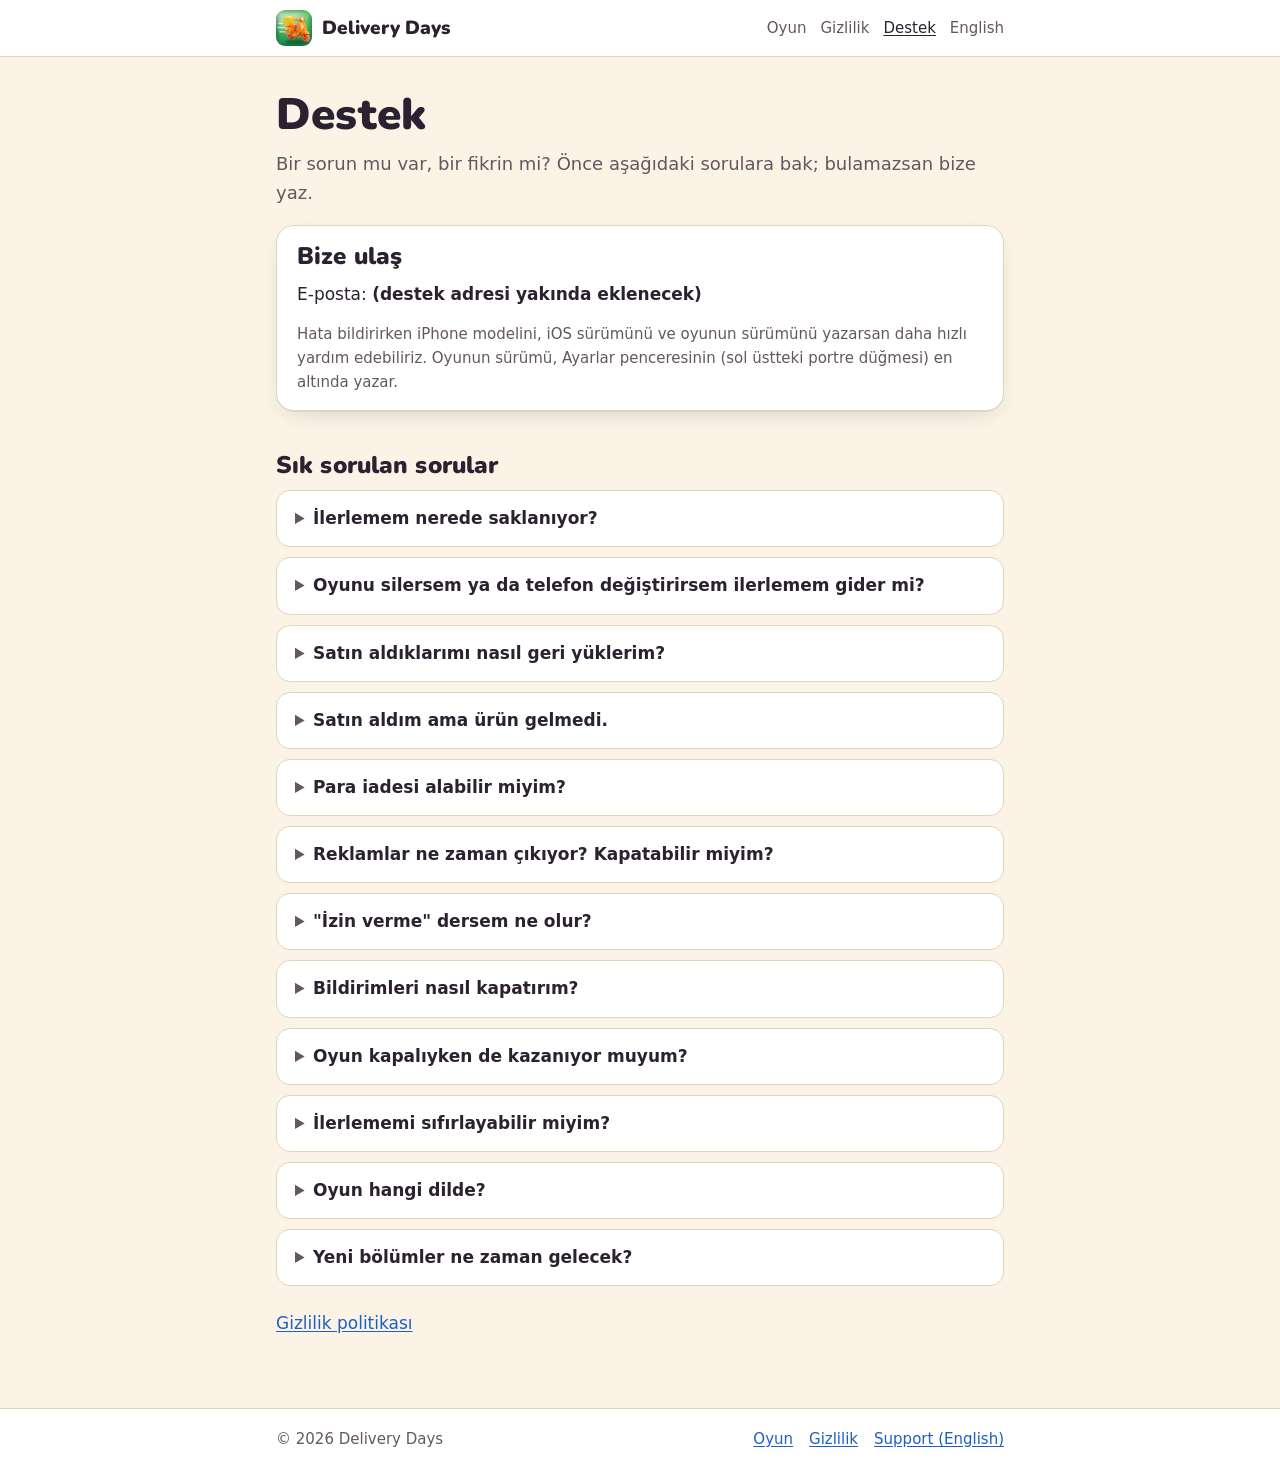
==== destek.html @ 1a957d41 "Delivery Days: game page, privacy policy, support, app-ads.txt" ====
<!doctype html>
<html lang="tr">
<head>
  <meta charset="utf-8">
  <meta name="viewport" content="width=device-width, initial-scale=1">
  <meta name="color-scheme" content="light dark">
  <title>Destek · Delivery Days</title>
  <meta name="description" content="Delivery Days destek sayfası: ilerleme, satın alımları geri yükleme, reklamlar, bildirimler ve iletişim.">
  <link rel="icon" type="image/png" href="img/favicon-64.png">
  <link rel="apple-touch-icon" href="img/apple-touch-icon.png">
  <link rel="alternate" hreflang="en" href="support.html">
  <link rel="stylesheet" href="style.css">
</head>
<body>
  <header class="top">
    <div class="wrap">
      <a class="brand" href="./"><img src="img/favicon-64.png" alt="" width="36" height="36">Delivery Days</a>
      <nav class="nav" aria-label="Sayfalar">
        <a href="./">Oyun</a>
        <a href="gizlilik.html">Gizlilik</a>
        <a href="destek.html" aria-current="page">Destek</a>
        <a href="support.html" lang="en">English</a>
      </nav>
    </div>
  </header>

  <main class="wrap doc">
    <h1>Destek</h1>
    <p class="lead">Bir sorun mu var, bir fikrin mi? Önce aşağıdaki sorulara bak; bulamazsan bize yaz.</p>

    <div class="box">
      <h2>Bize ulaş</h2>
      <p>E-posta: <strong>(destek adresi yakında eklenecek)</strong></p>
      <p class="small muted flush">Hata bildirirken iPhone modelini, iOS sürümünü ve oyunun sürümünü yazarsan daha hızlı yardım edebiliriz. Oyunun sürümü, Ayarlar penceresinin (sol üstteki portre düğmesi) en altında yazar.</p>
    </div>

    <h2>Sık sorulan sorular</h2>

    <details>
      <summary>İlerlemem nerede saklanıyor?</summary>
      <p>Oyunda hesap ya da giriş yoktur. İlerlemen yalnızca telefonunda saklanır ve oyun her kapandığında kaydedilir. Bizim sunucularımızda bir kopyası yoktur.</p>
    </details>

    <details>
      <summary>Oyunu silersem ya da telefon değiştirirsem ilerlemem gider mi?</summary>
      <p>Oyunu silersen telefondaki kayıt da silinir ve geri getiremeyiz. Yeni bir telefona iCloud yedeğinden ya da eski telefondan aktarım yaparak geçersen oyun kaydın da genellikle gelir. Oyunda ayrıca bulut kaydı yoktur.</p>
      <p>Satın aldığın kalıcı ürünler ise silinmez; aşağıdaki gibi geri yükleyebilirsin.</p>
    </details>

    <details>
      <summary>Satın aldıklarımı nasıl geri yüklerim?</summary>
      <ol>
        <li>Satın alırken kullandığın Apple Hesabıyla giriş yaptığından emin ol.</li>
        <li>Oyunda sol üstteki portre düğmesine dokunup <strong>Ayarlar</strong> penceresini aç.</li>
        <li><strong>Satın alımları geri yükle</strong>'ye dokun.</li>
      </ol>
      <p>Geri yüklenenler: Reklamsız, Reklamsız + Günlük Elmas, Kalıcı 2x Gelir ve Başlangıç Paketi'ndeki Kalıcı 2x Gelir. Elmas paketleri harcanan ürünler olduğu için geri yüklenmez.</p>
    </details>

    <details>
      <summary>Satın aldım ama ürün gelmedi.</summary>
      <p>Oyunu tamamen kapatıp yeniden aç; Apple onayı bazen birkaç dakika gecikebilir. Kalıcı bir ürünse <strong>Satın alımları geri yükle</strong>'yi dene. Yine gelmediyse satın alma tarihini ve ürünün adını (destek adresi yakında eklenecek) adresine yaz.</p>
    </details>

    <details>
      <summary>Para iadesi alabilir miyim?</summary>
      <p>Ödemeler Apple üzerinden yapıldığı için iadeleri Apple değerlendirir. <a href="https://reportaproblem.apple.com" rel="noopener">reportaproblem.apple.com</a> adresinden talep oluşturabilirsin.</p>
    </details>

    <details>
      <summary>Reklamlar ne zaman çıkıyor? Kapatabilir miyim?</summary>
      <p>Oyunda yalnızca ödüllü reklamlar var ve sadece sen bir ödül için dokunduğunda açılır: "Gelir x2", Fırsat Ferdi'nin teklifleri, günlük elmasları ya da sen yokken kazandığını ikiye katlamak. Reklamı sonuna kadar izlersen ödülü alırsın; yarıda kapatırsan ödül verilmez.</p>
      <p>"Reklamsız" ya da "Reklamsız + Günlük Elmas" ürünüyle reklam izlemeden ödülleri doğrudan alırsın. Günlük sınırlar yine geçerlidir.</p>
    </details>

    <details>
      <summary>"İzin verme" dersem ne olur?</summary>
      <p>iOS'un izleme penceresinde izin vermezsen reklam kimliğin paylaşılmaz. Oyun ve ödüllü reklamlar aynen çalışır; reklamlar yalnızca daha az kişiselleştirilir. Kararını <em>Ayarlar › Gizlilik ve Güvenlik › İzleme</em> bölümünden değiştirebilirsin. Ayrıntılar <a href="gizlilik.html#reklam">gizlilik politikasında</a>.</p>
    </details>

    <details>
      <summary>Bildirimleri nasıl kapatırım?</summary>
      <p>iPhone'da <em>Ayarlar › Bildirimler › Delivery Days</em> bölümünden kapatabilirsin. Oyun gece 22.00 ile sabah 09.00 arasında bildirim göndermez.</p>
    </details>

    <details>
      <summary>Oyun kapalıyken de kazanıyor muyum?</summary>
      <p>Evet. Oyuna döndüğünde sen yokken kazandığın para gösterilir. Kazancın ne kadar süreyi kapsayacağı, oyunda açtığın vardiyalara bağlıdır.</p>
    </details>

    <details>
      <summary>İlerlememi sıfırlayabilir miyim?</summary>
      <p>Evet, <strong>Ayarlar</strong> penceresindeki <strong>İlerlemeyi sıfırla</strong> ile baştan başlarsın. Gerçek parayla satın aldıkların (Reklamsız, Reklamsız + Günlük Elmas, Kalıcı 2x Gelir ve henüz harcamadığın satın alınmış elmaslar) korunur.</p>
    </details>

    <details>
      <summary>Oyun hangi dilde?</summary>
      <p>Oyun şu an Türkçe.</p>
    </details>

    <details>
      <summary>Yeni bölümler ne zaman gelecek?</summary>
      <p>Dördüncü bölüm "Tarihi Çarşı" üzerinde çalışıyoruz. Güncellemeler App Store üzerinden gelir.</p>
    </details>

    <p class="spaced"><a href="gizlilik.html">Gizlilik politikası</a></p>
  </main>

  <footer class="foot">
    <div class="wrap">
      <span class="muted">© 2026 Delivery Days</span>
      <nav aria-label="Alt bağlantılar">
        <a href="./">Oyun</a>
        <a href="gizlilik.html">Gizlilik</a>
        <a href="support.html" lang="en">Support (English)</a>
      </nav>
    </div>
  </footer>
</body>
</html>
---- style.css ----
/* Delivery Days: game, privacy and support pages. Plain CSS, no external requests. */

@font-face {
  font-family: "Nunito Black";
  src: url("fonts/nunito-black.woff") format("woff");
  font-weight: 900;
  font-style: normal;
  font-display: swap;
}

:root {
  color-scheme: light dark;
  --bg: #fbf3e6;
  --surface: #ffffff;
  --surface-2: #f4e7d3;
  --ink: #2b2130;
  --muted: #65575f;
  --line: #e4d3bb;
  --link: #1f5fbf;
  --accent: #23853a;
  --accent-ink: #ffffff;
  --gem: #c2307a;
  --sun: #f2a541;
  --shadow: 0 1px 0 rgba(43, 33, 48, 0.06), 0 8px 24px -12px rgba(43, 33, 48, 0.25);
  --radius: 18px;
  --head: "Nunito Black", ui-rounded, "SF Pro Rounded", system-ui, -apple-system, "Segoe UI", Roboto, sans-serif;
  --body: system-ui, -apple-system, "Segoe UI", Roboto, "Helvetica Neue", Arial, sans-serif;
}

@media (prefers-color-scheme: dark) {
  :root {
    --bg: #1b1420;
    --surface: #251c2b;
    --surface-2: #2f2438;
    --ink: #f5ecdd;
    --muted: #c3b3bc;
    --line: #3e3048;
    --link: #8fb9ff;
    --accent: #2f9e48;
    --accent-ink: #ffffff;
    --gem: #f07ab5;
    --sun: #f2b45e;
    --shadow: 0 1px 0 rgba(0, 0, 0, 0.3), 0 10px 28px -14px rgba(0, 0, 0, 0.7);
  }
}

* { box-sizing: border-box; }

html { -webkit-text-size-adjust: 100%; }

body {
  margin: 0;
  background: var(--bg);
  color: var(--ink);
  font: 17px/1.6 var(--body);
  overflow-wrap: break-word;
}

a { color: var(--link); text-underline-offset: 2px; }
a:hover { text-decoration-thickness: 2px; }
a:focus-visible, .btn:focus-visible { outline: 3px solid var(--sun); outline-offset: 3px; border-radius: 6px; }

.wrap { width: 100%; max-width: 760px; margin: 0 auto; padding: 0 16px; }

/* Header */
.top { border-bottom: 1px solid var(--line); background: var(--surface); }
.top .wrap { display: flex; align-items: center; justify-content: space-between; gap: 12px; padding-top: 10px; padding-bottom: 10px; flex-wrap: wrap; }
.brand { display: flex; align-items: center; gap: 10px; color: var(--ink); text-decoration: none; font-family: var(--head); font-size: 19px; }
.brand img { width: 36px; height: 36px; border-radius: 9px; }
.nav { display: flex; gap: 4px 14px; flex-wrap: wrap; font-size: 15px; }
.nav a { color: var(--muted); text-decoration: none; padding: 4px 0; }
.nav a:hover, .nav a[aria-current="page"] { color: var(--ink); text-decoration: underline; }

/* Headings and text */
h1, h2, h3 { font-family: var(--head); font-weight: 900; line-height: 1.2; letter-spacing: 0.005em; }
h1 { font-size: clamp(30px, 7vw, 44px); margin: 0 0 8px; }
h2 { font-size: 24px; margin: 40px 0 10px; }
h3 { font-size: 18px; margin: 24px 0 6px; }
p, ul, ol { margin: 0 0 14px; }
ul, ol { padding-left: 22px; }
li { margin: 4px 0; }
.muted { color: var(--muted); }
.small { font-size: 15px; }
.flush { margin: 0; }
.spaced { margin-top: 24px; }

/* Hero */
.hero { text-align: center; padding-top: 40px; padding-bottom: 8px; }
.hero .icon { width: 128px; height: 128px; border-radius: 28px; box-shadow: var(--shadow); }
.hero .tag { font-size: 19px; color: var(--muted); max-width: 34ch; margin: 0 auto 20px; }

.btn {
  display: inline-flex; align-items: center; justify-content: center; gap: 8px;
  min-height: 48px; padding: 0 22px; border-radius: 999px;
  background: var(--accent); color: var(--accent-ink);
  font-family: var(--head); font-size: 17px; text-decoration: none;
  box-shadow: inset 0 -3px 0 rgba(0, 0, 0, 0.18);
}
.note { margin-top: 12px; }
.btn-soon { background: var(--surface-2); color: var(--ink); box-shadow: inset 0 -3px 0 rgba(0, 0, 0, 0.08); cursor: default; }

/* Feature cards */
.grid { display: grid; grid-template-columns: repeat(2, minmax(0, 1fr)); gap: 12px; margin: 28px 0; }
.card { background: var(--surface); border: 1px solid var(--line); border-radius: var(--radius); padding: 16px 18px; box-shadow: var(--shadow); }
.card h3 { margin: 0 0 4px; font-size: 17px; }
.card p { margin: 0; color: var(--muted); font-size: 15px; }

/* Chapter strip */
.chapters { display: flex; flex-wrap: wrap; gap: 8px; padding: 0; list-style: none; margin: 8px 0 0; }
.chapters li { margin: 0; padding: 6px 12px; border-radius: 999px; background: var(--surface-2); font-size: 15px; }
.chapters li.soon { background: transparent; border: 1px dashed var(--line); color: var(--muted); }

/* Long-form pages */
.doc { padding-top: 32px; padding-bottom: 8px; }
.doc .lead { font-size: 18px; color: var(--muted); }
.box { background: var(--surface); border: 1px solid var(--line); border-radius: var(--radius); padding: 16px 20px; margin: 18px 0; box-shadow: var(--shadow); }
.box ul { margin: 0; }
.box h2:first-child { margin-top: 0; }
.toc { font-size: 15px; }
.toc ol { margin: 0; columns: 2 220px; column-gap: 24px; }
table { width: 100%; border-collapse: collapse; margin: 8px 0 16px; font-size: 15px; }
th, td { text-align: left; vertical-align: top; padding: 8px 10px; border-bottom: 1px solid var(--line); }
th { font-family: var(--head); font-weight: 900; }
.table-scroll { overflow-x: auto; }

/* FAQ */
details { background: var(--surface); border: 1px solid var(--line); border-radius: 14px; padding: 0 18px; margin: 10px 0; }
details[open] { padding-bottom: 6px; }
summary { cursor: pointer; font-weight: 700; padding: 14px 0; }
summary::marker { color: var(--muted); }

.lang-sep { margin: 48px 0 0; border: 0; border-top: 1px solid var(--line); }

/* Footer */
.foot { margin-top: 48px; border-top: 1px solid var(--line); background: var(--surface); font-size: 15px; }
.foot .wrap { display: flex; flex-wrap: wrap; gap: 6px 18px; justify-content: space-between; padding-top: 18px; padding-bottom: 24px; }
.foot nav { display: flex; flex-wrap: wrap; gap: 6px 16px; }

@media (max-width: 520px) {
  body { font-size: 16px; }
  .grid { grid-template-columns: 1fr; }
  .hero { padding-top: 28px; }
  .hero .icon { width: 104px; height: 104px; border-radius: 23px; }
  th, td { padding: 7px 6px; }
}

@media (prefers-reduced-motion: no-preference) {
  .btn { transition: transform 0.12s ease; }
  .btn:not(.btn-soon):active { transform: translateY(1px); }
}
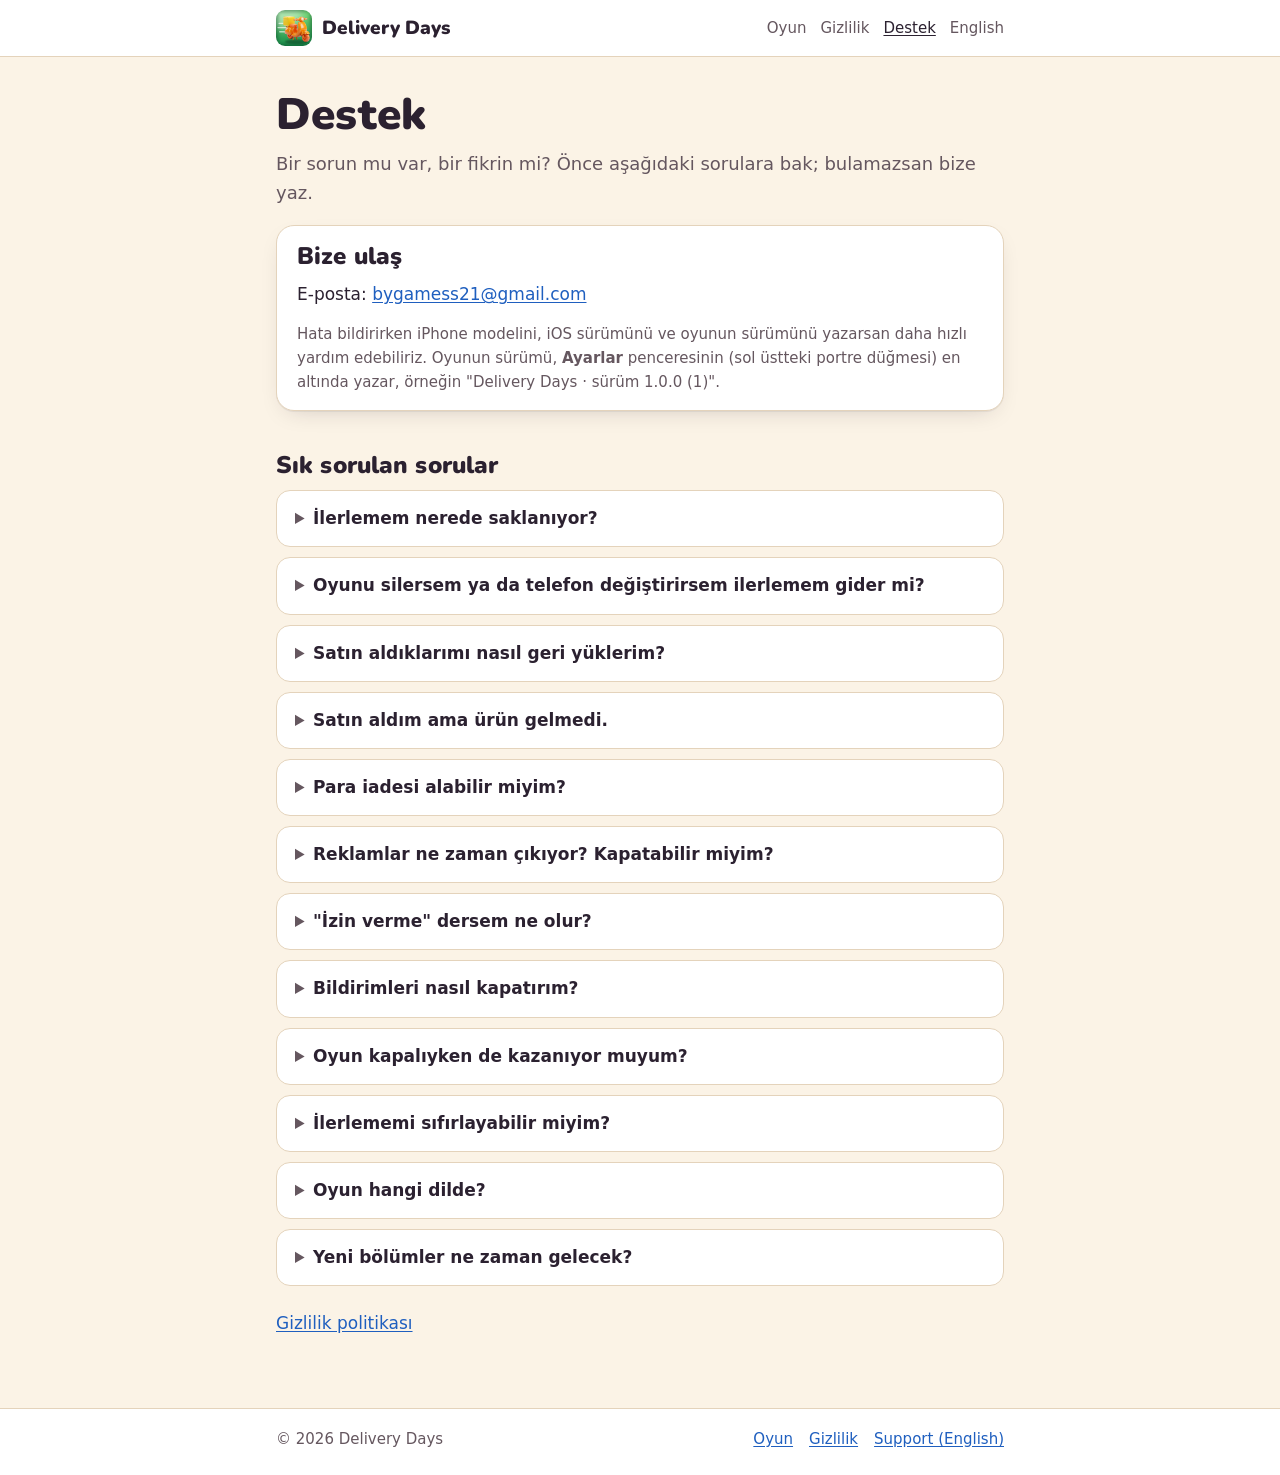
==== commit 03f3ce24: "Update privacy and support pages for the English release Co-Authored-By: Claude Opus 5.5 <noreply@an" ====
--- a/destek.html
+++ b/destek.html
@@ -5,7 +5,7 @@
   <meta name="viewport" content="width=device-width, initial-scale=1">
   <meta name="color-scheme" content="light dark">
   <title>Destek · Delivery Days</title>
-  <meta name="description" content="Delivery Days destek sayfası: ilerleme, satın alımları geri yükleme, reklamlar, bildirimler ve iletişim.">
+  <meta name="description" content="Delivery Days destek sayfası: ilerleme, satın alımları geri yükleme, reklamlar, bildirimler, diller ve iletişim.">
   <link rel="icon" type="image/png" href="img/favicon-64.png">
   <link rel="apple-touch-icon" href="img/apple-touch-icon.png">
   <link rel="alternate" hreflang="en" href="support.html">
@@ -30,8 +30,8 @@
 
     <div class="box">
       <h2>Bize ulaş</h2>
-      <p>E-posta: <strong>(destek adresi yakında eklenecek)</strong></p>
-      <p class="small muted flush">Hata bildirirken iPhone modelini, iOS sürümünü ve oyunun sürümünü yazarsan daha hızlı yardım edebiliriz. Oyunun sürümü, Ayarlar penceresinin (sol üstteki portre düğmesi) en altında yazar.</p>
+      <p>E-posta: <a href="mailto:bygamess21@gmail.com">bygamess21@gmail.com</a></p>
+      <p class="small muted flush">Hata bildirirken iPhone modelini, iOS sürümünü ve oyunun sürümünü yazarsan daha hızlı yardım edebiliriz. Oyunun sürümü, <strong>Ayarlar</strong> penceresinin (sol üstteki portre düğmesi) en altında yazar, örneğin "Delivery Days · sürüm 1.0.0 (1)".</p>
     </div>
 
     <h2>Sık sorulan sorular</h2>
@@ -52,14 +52,14 @@
       <ol>
         <li>Satın alırken kullandığın Apple Hesabıyla giriş yaptığından emin ol.</li>
         <li>Oyunda sol üstteki portre düğmesine dokunup <strong>Ayarlar</strong> penceresini aç.</li>
-        <li><strong>Satın alımları geri yükle</strong>'ye dokun.</li>
+        <li><strong>Satın almalar</strong> başlığının altındaki <strong>Satın alımları geri yükle</strong>'ye dokun. Aynı düğme <strong>Mağaza</strong>'nın en altında da var.</li>
       </ol>
       <p>Geri yüklenenler: Reklamsız, Reklamsız + Günlük Elmas, Kalıcı 2x Gelir ve Başlangıç Paketi'ndeki Kalıcı 2x Gelir. Elmas paketleri harcanan ürünler olduğu için geri yüklenmez.</p>
     </details>
 
     <details>
       <summary>Satın aldım ama ürün gelmedi.</summary>
-      <p>Oyunu tamamen kapatıp yeniden aç; Apple onayı bazen birkaç dakika gecikebilir. Kalıcı bir ürünse <strong>Satın alımları geri yükle</strong>'yi dene. Yine gelmediyse satın alma tarihini ve ürünün adını (destek adresi yakında eklenecek) adresine yaz.</p>
+      <p>Oyunu tamamen kapatıp yeniden aç; Apple onayı bazen birkaç dakika gecikebilir. Kalıcı bir ürünse <strong>Satın alımları geri yükle</strong>'yi dene. Yine gelmediyse satın alma tarihini ve ürünün adını <a href="mailto:bygamess21@gmail.com">bygamess21@gmail.com</a> adresine yaz.</p>
     </details>
 
     <details>
@@ -75,7 +75,7 @@
 
     <details>
       <summary>"İzin verme" dersem ne olur?</summary>
-      <p>iOS'un izleme penceresinde izin vermezsen reklam kimliğin paylaşılmaz. Oyun ve ödüllü reklamlar aynen çalışır; reklamlar yalnızca daha az kişiselleştirilir. Kararını <em>Ayarlar › Gizlilik ve Güvenlik › İzleme</em> bölümünden değiştirebilirsin. Ayrıntılar <a href="gizlilik.html#reklam">gizlilik politikasında</a>.</p>
+      <p>iOS'un izleme penceresinde izin vermezsen reklam kimliğin paylaşılmaz. Oyun ve ödüllü reklamlar aynen çalışır; reklamlar yalnızca daha az kişiselleştirilir. Kararını <em>Ayarlar › Gizlilik ve Güvenlik › İzleme</em> bölümünden değiştirebilirsin. Ayrıntılar <a href="gizlilik.html#reklam">gizlilik politikasında</a>. ABD'de yaşıyorsan <a href="gizlilik.html#abd-haklari">ABD eyaletlerindeki hakların</a> bölümüne de bak.</p>
     </details>
 
     <details>
@@ -90,12 +90,12 @@
 
     <details>
       <summary>İlerlememi sıfırlayabilir miyim?</summary>
-      <p>Evet, <strong>Ayarlar</strong> penceresindeki <strong>İlerlemeyi sıfırla</strong> ile baştan başlarsın. Gerçek parayla satın aldıkların (Reklamsız, Reklamsız + Günlük Elmas, Kalıcı 2x Gelir ve henüz harcamadığın satın alınmış elmaslar) korunur.</p>
+      <p>Evet. <strong>Ayarlar</strong> penceresinde <strong>İlerleme</strong> başlığının altındaki <strong>İlerlemeyi sıfırla</strong>'ya dokunup onaylarsan baştan başlarsın. Gerçek parayla satın aldıkların (Reklamsız, Reklamsız + Günlük Elmas, Kalıcı 2x Gelir ve henüz harcamadığın satın alınmış elmaslar) korunur.</p>
     </details>
 
     <details>
       <summary>Oyun hangi dilde?</summary>
-      <p>Oyun şu an Türkçe.</p>
+      <p>Oyun Türkçe ve İngilizce. Telefonunun dili Türkçeyse oyun Türkçe, değilse İngilizce açılır. Dili istediğin zaman Ayarlar'daki <strong>Dil / Language</strong> satırından değiştirebilirsin; oyun seçtiğin dilde yeniden açılır.</p>
     </details>
 
     <details>
